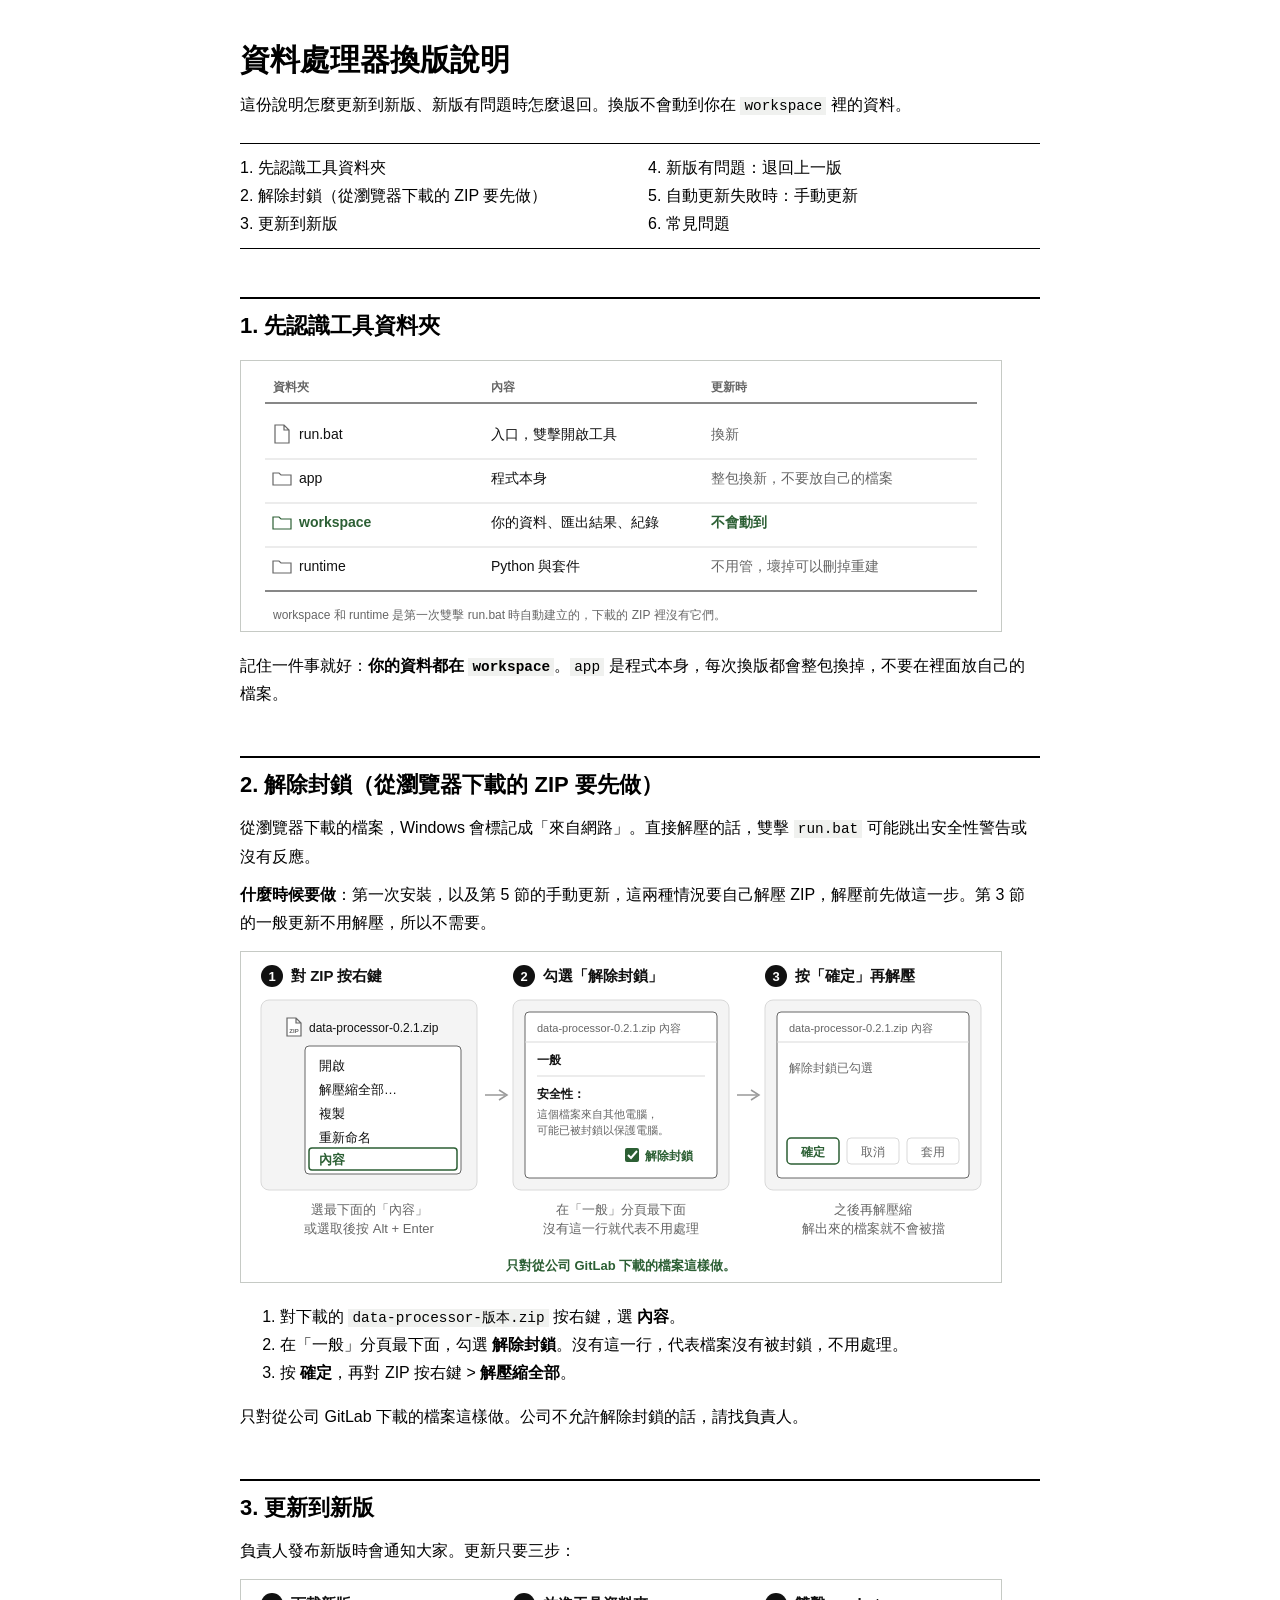
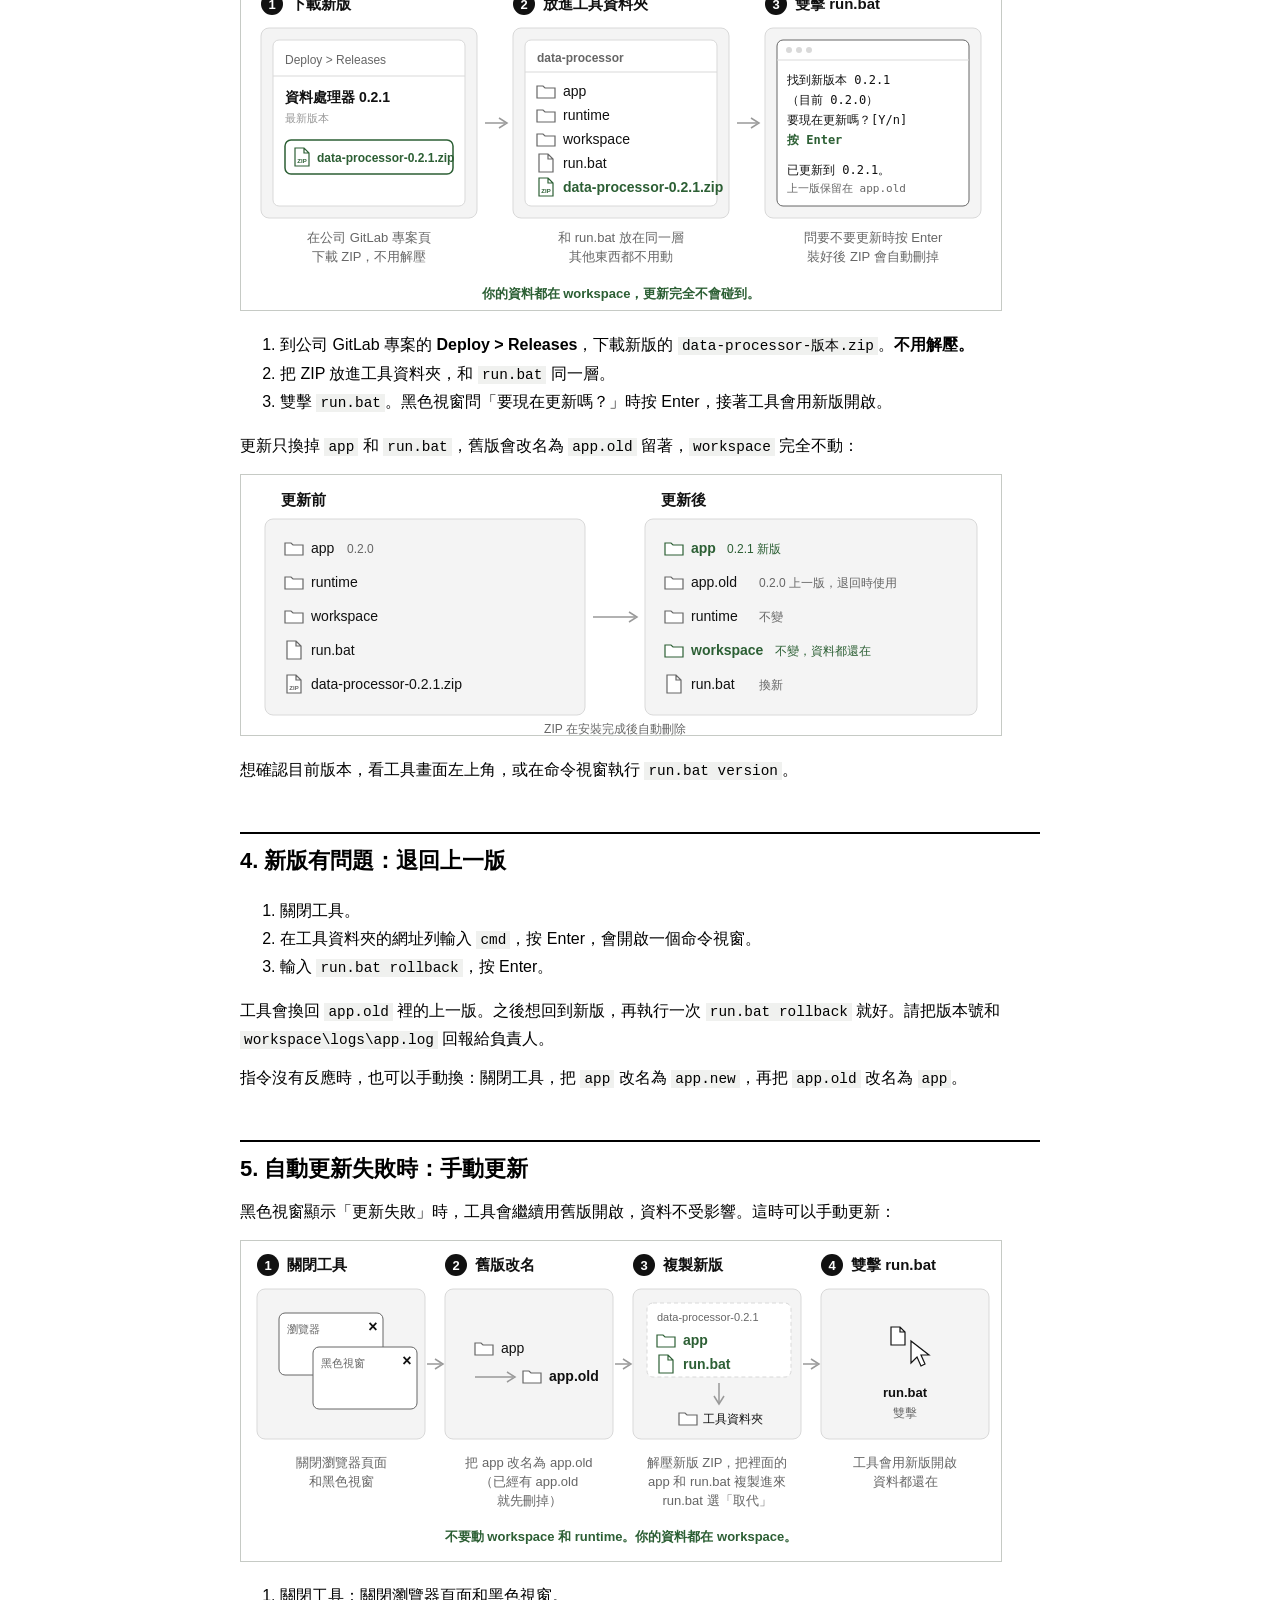
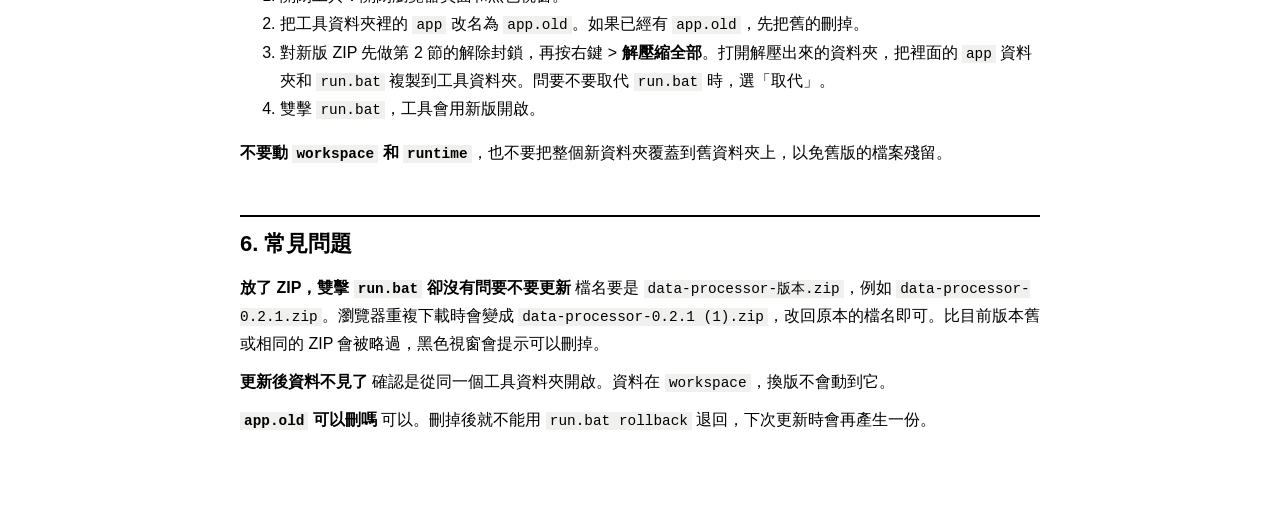
==== app/update-guide.html @ 3745cc9a "建立 資料處理器 專案骨架" ====
<!doctype html><html lang="zh-Hant"><head><meta charset="utf-8"><meta name="viewport" content="width=device-width, initial-scale=1"><title>資料處理器換版說明</title><style>
:root { --ink:#000; --soft:#565b57; --rule:#c6cac5; --green:#2C5F34; }
body { margin:0; background:#fff; color:var(--ink);
  font:16px/1.75 "Noto Sans TC","PingFang TC","Microsoft JhengHei",Helvetica,sans-serif; }
main { max-width:800px; margin:0 auto; padding:40px 20px 80px; }
.toc { border-top:1.5px solid var(--ink); border-bottom:1px solid var(--ink); padding:10px 0; margin:24px 0; }
.toc ul { list-style:none; margin:0; padding:0; columns:2; }
.toc ul ul { display:none; }
.toc a { color:var(--ink); text-decoration:none; }
.toc a:hover { color:var(--green); text-decoration:underline; }
h1 { font-size:30px; line-height:1.3; margin:0 0 12px; }
h2 { font-size:22px; margin:48px 0 10px; padding-top:8px; border-top:2px solid var(--ink); }
h3 { font-size:17px; margin:30px 0 6px; }
p { margin:10px 0; }
strong { font-weight:700; }
a { color:var(--green); }
img { display:block; max-width:100%; height:auto; margin:14px 0 20px; border:1px solid var(--rule); }
table { width:100%; border-collapse:collapse; margin:14px 0 22px; font-size:15px; }
th { text-align:left; padding:6px 10px 6px 0; border-top:1.5px solid var(--ink); border-bottom:1px solid var(--ink); }
td { text-align:left; padding:6px 10px 6px 0; border-bottom:1px solid #e6e8e5; vertical-align:top; }
tbody tr:last-child td { border-bottom:1.5px solid var(--ink); }
blockquote { margin:16px 0; padding:2px 0 2px 14px; border-left:3px solid var(--green); }
code { background:#f0f1ef; padding:1px 4px; font-size:.9em; font-family:Consolas,Menlo,monospace; }
pre { background:#f0f1ef; padding:12px 14px; overflow-x:auto; }
pre code { background:none; padding:0; }
@media print { h2 { break-after:avoid; } img { break-inside:avoid; } }
</style></head><body><main><h1 id="_1">資料處理器換版說明</h1>
<p>這份說明怎麼更新到新版、新版有問題時怎麼退回。換版不會動到你在 <code>workspace</code> 裡的資料。</p>
<div class="toc">
<ul>
<li><a href="#1">1. 先認識工具資料夾</a></li>
<li><a href="#2-zip">2. 解除封鎖（從瀏覽器下載的 ZIP 要先做）</a></li>
<li><a href="#3">3. 更新到新版</a></li>
<li><a href="#4">4. 新版有問題：退回上一版</a></li>
<li><a href="#5">5. 自動更新失敗時：手動更新</a></li>
<li><a href="#6">6. 常見問題</a></li>
</ul>
</div>
<h2 id="1">1. 先認識工具資料夾</h2>
<p><img alt="工具資料夾的四個部分" src="[data-uri]" /></p>
<p>記住一件事就好：<strong>你的資料都在 <code>workspace</code></strong>。<code>app</code> 是程式本身，每次換版都會整包換掉，不要在裡面放自己的檔案。</p>
<h2 id="2-zip">2. 解除封鎖（從瀏覽器下載的 ZIP 要先做）</h2>
<p>從瀏覽器下載的檔案，Windows 會標記成「來自網路」。直接解壓的話，雙擊 <code>run.bat</code> 可能跳出安全性警告或沒有反應。</p>
<p><strong>什麼時候要做</strong>：第一次安裝，以及第 5 節的手動更新，這兩種情況要自己解壓 ZIP，解壓前先做這一步。第 3 節的一般更新不用解壓，所以不需要。</p>
<p><img alt="解除封鎖三步驟" src="[data-uri]" /></p>
<ol>
<li>對下載的 <code>data-processor-版本.zip</code> 按右鍵，選 <strong>內容</strong>。</li>
<li>在「一般」分頁最下面，勾選 <strong>解除封鎖</strong>。沒有這一行，代表檔案沒有被封鎖，不用處理。</li>
<li>按 <strong>確定</strong>，再對 ZIP 按右鍵 &gt; <strong>解壓縮全部</strong>。</li>
</ol>
<p>只對從公司 GitLab 下載的檔案這樣做。公司不允許解除封鎖的話，請找負責人。</p>
<h2 id="3">3. 更新到新版</h2>
<p>負責人發布新版時會通知大家。更新只要三步：</p>
<p><img alt="更新三步驟" src="[data-uri]" /></p>
<ol>
<li>到公司 GitLab 專案的 <strong>Deploy &gt; Releases</strong>，下載新版的 <code>data-processor-版本.zip</code>。<strong>不用解壓。</strong></li>
<li>把 ZIP 放進工具資料夾，和 <code>run.bat</code> 同一層。</li>
<li>雙擊 <code>run.bat</code>。黑色視窗問「要現在更新嗎？」時按 Enter，接著工具會用新版開啟。</li>
</ol>
<p>更新只換掉 <code>app</code> 和 <code>run.bat</code>，舊版會改名為 <code>app.old</code> 留著，<code>workspace</code> 完全不動：</p>
<p><img alt="更新前後的資料夾" src="[data-uri]" /></p>
<p>想確認目前版本，看工具畫面左上角，或在命令視窗執行 <code>run.bat version</code>。</p>
<h2 id="4">4. 新版有問題：退回上一版</h2>
<ol>
<li>關閉工具。</li>
<li>在工具資料夾的網址列輸入 <code>cmd</code>，按 Enter，會開啟一個命令視窗。</li>
<li>輸入 <code>run.bat rollback</code>，按 Enter。</li>
</ol>
<p>工具會換回 <code>app.old</code> 裡的上一版。之後想回到新版，再執行一次 <code>run.bat rollback</code> 就好。請把版本號和 <code>workspace\logs\app.log</code> 回報給負責人。</p>
<p>指令沒有反應時，也可以手動換：關閉工具，把 <code>app</code> 改名為 <code>app.new</code>，再把 <code>app.old</code> 改名為 <code>app</code>。</p>
<h2 id="5">5. 自動更新失敗時：手動更新</h2>
<p>黑色視窗顯示「更新失敗」時，工具會繼續用舊版開啟，資料不受影響。這時可以手動更新：</p>
<p><img alt="手動更新四步驟" src="[data-uri]" /></p>
<ol>
<li>關閉工具：關閉瀏覽器頁面和黑色視窗。</li>
<li>把工具資料夾裡的 <code>app</code> 改名為 <code>app.old</code>。如果已經有 <code>app.old</code>，先把舊的刪掉。</li>
<li>對新版 ZIP 先做第 2 節的解除封鎖，再按右鍵 &gt; <strong>解壓縮全部</strong>。打開解壓出來的資料夾，把裡面的 <code>app</code> 資料夾和 <code>run.bat</code> 複製到工具資料夾。問要不要取代 <code>run.bat</code> 時，選「取代」。</li>
<li>雙擊 <code>run.bat</code>，工具會用新版開啟。</li>
</ol>
<p><strong>不要動 <code>workspace</code> 和 <code>runtime</code></strong>，也不要把整個新資料夾覆蓋到舊資料夾上，以免舊版的檔案殘留。</p>
<h2 id="6">6. 常見問題</h2>
<p><strong>放了 ZIP，雙擊 <code>run.bat</code> 卻沒有問要不要更新</strong>
檔名要是 <code>data-processor-版本.zip</code>，例如 <code>data-processor-0.2.1.zip</code>。瀏覽器重複下載時會變成 <code>data-processor-0.2.1 (1).zip</code>，改回原本的檔名即可。比目前版本舊或相同的 ZIP 會被略過，黑色視窗會提示可以刪掉。</p>
<p><strong>更新後資料不見了</strong>
確認是從同一個工具資料夾開啟。資料在 <code>workspace</code>，換版不會動到它。</p>
<p><strong><code>app.old</code> 可以刪嗎</strong>
可以。刪掉後就不能用 <code>run.bat rollback</code> 退回，下次更新時會再產生一份。</p></main></body></html>
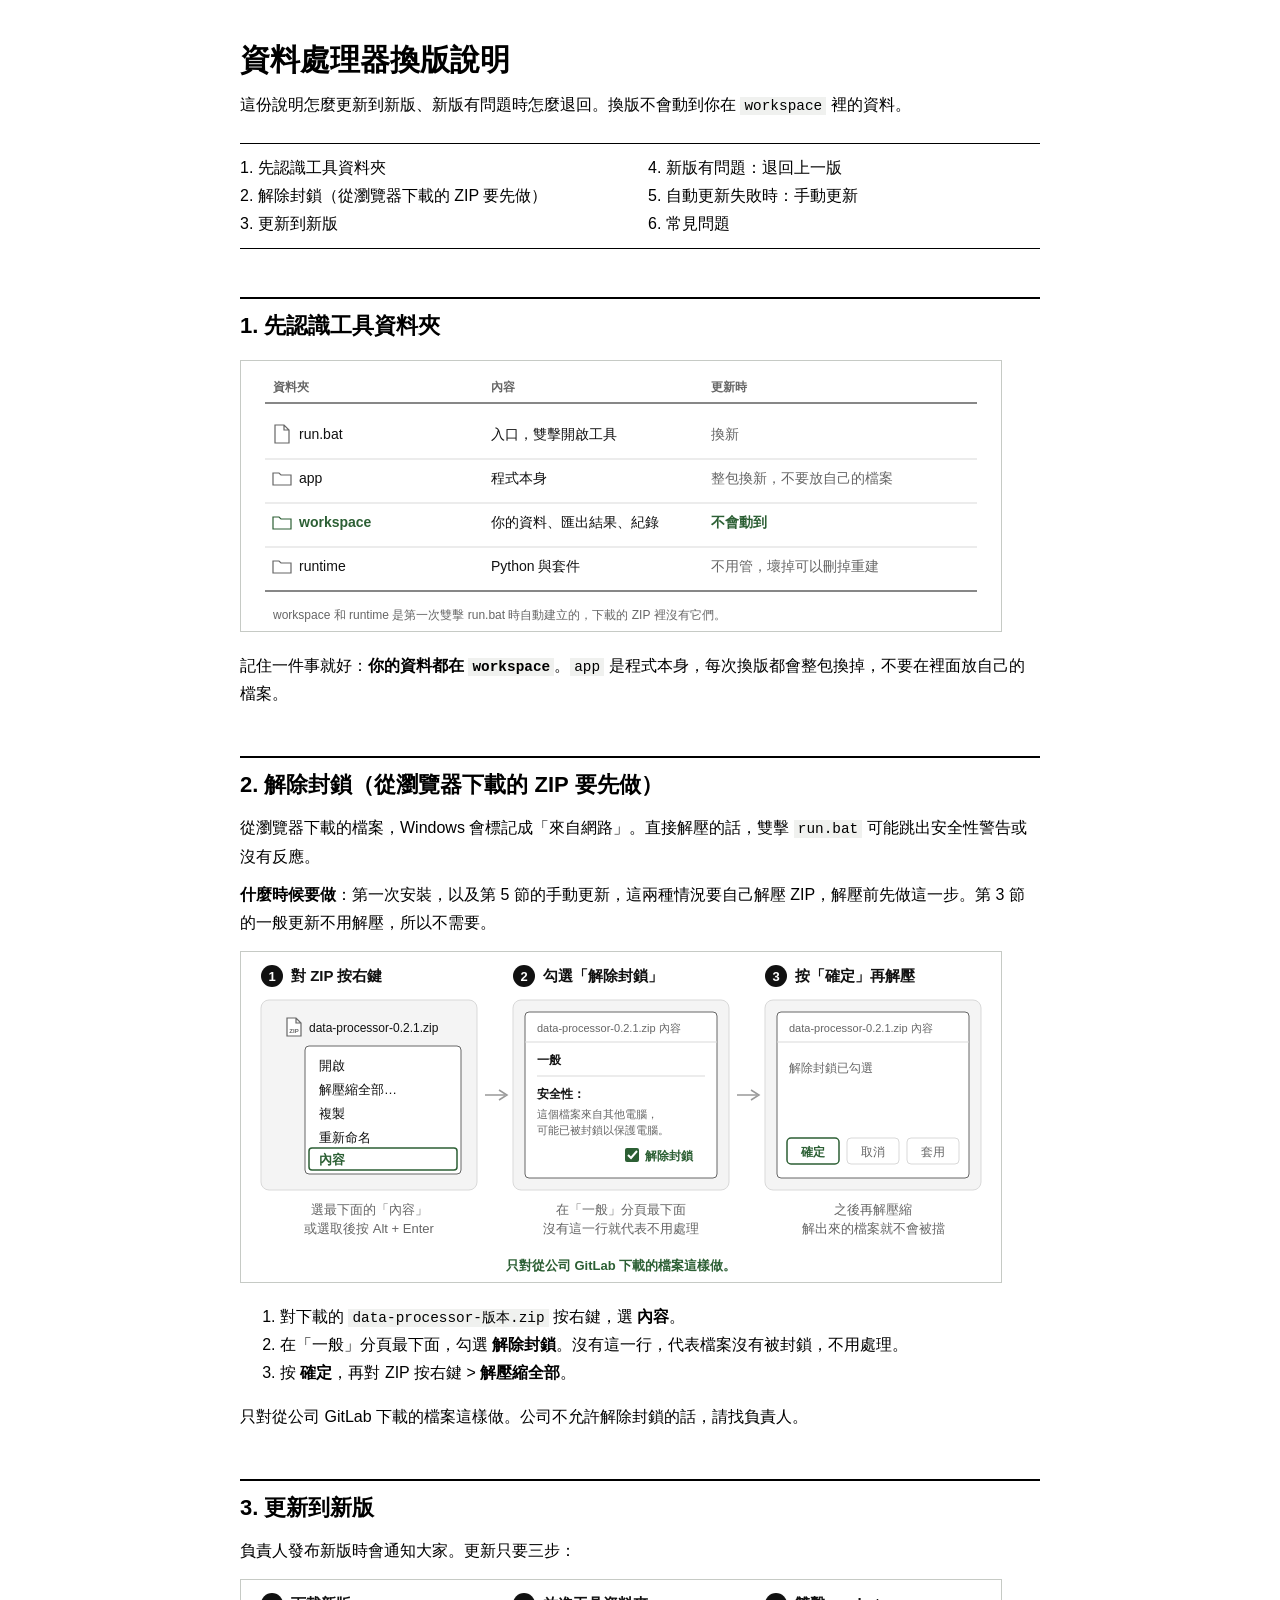
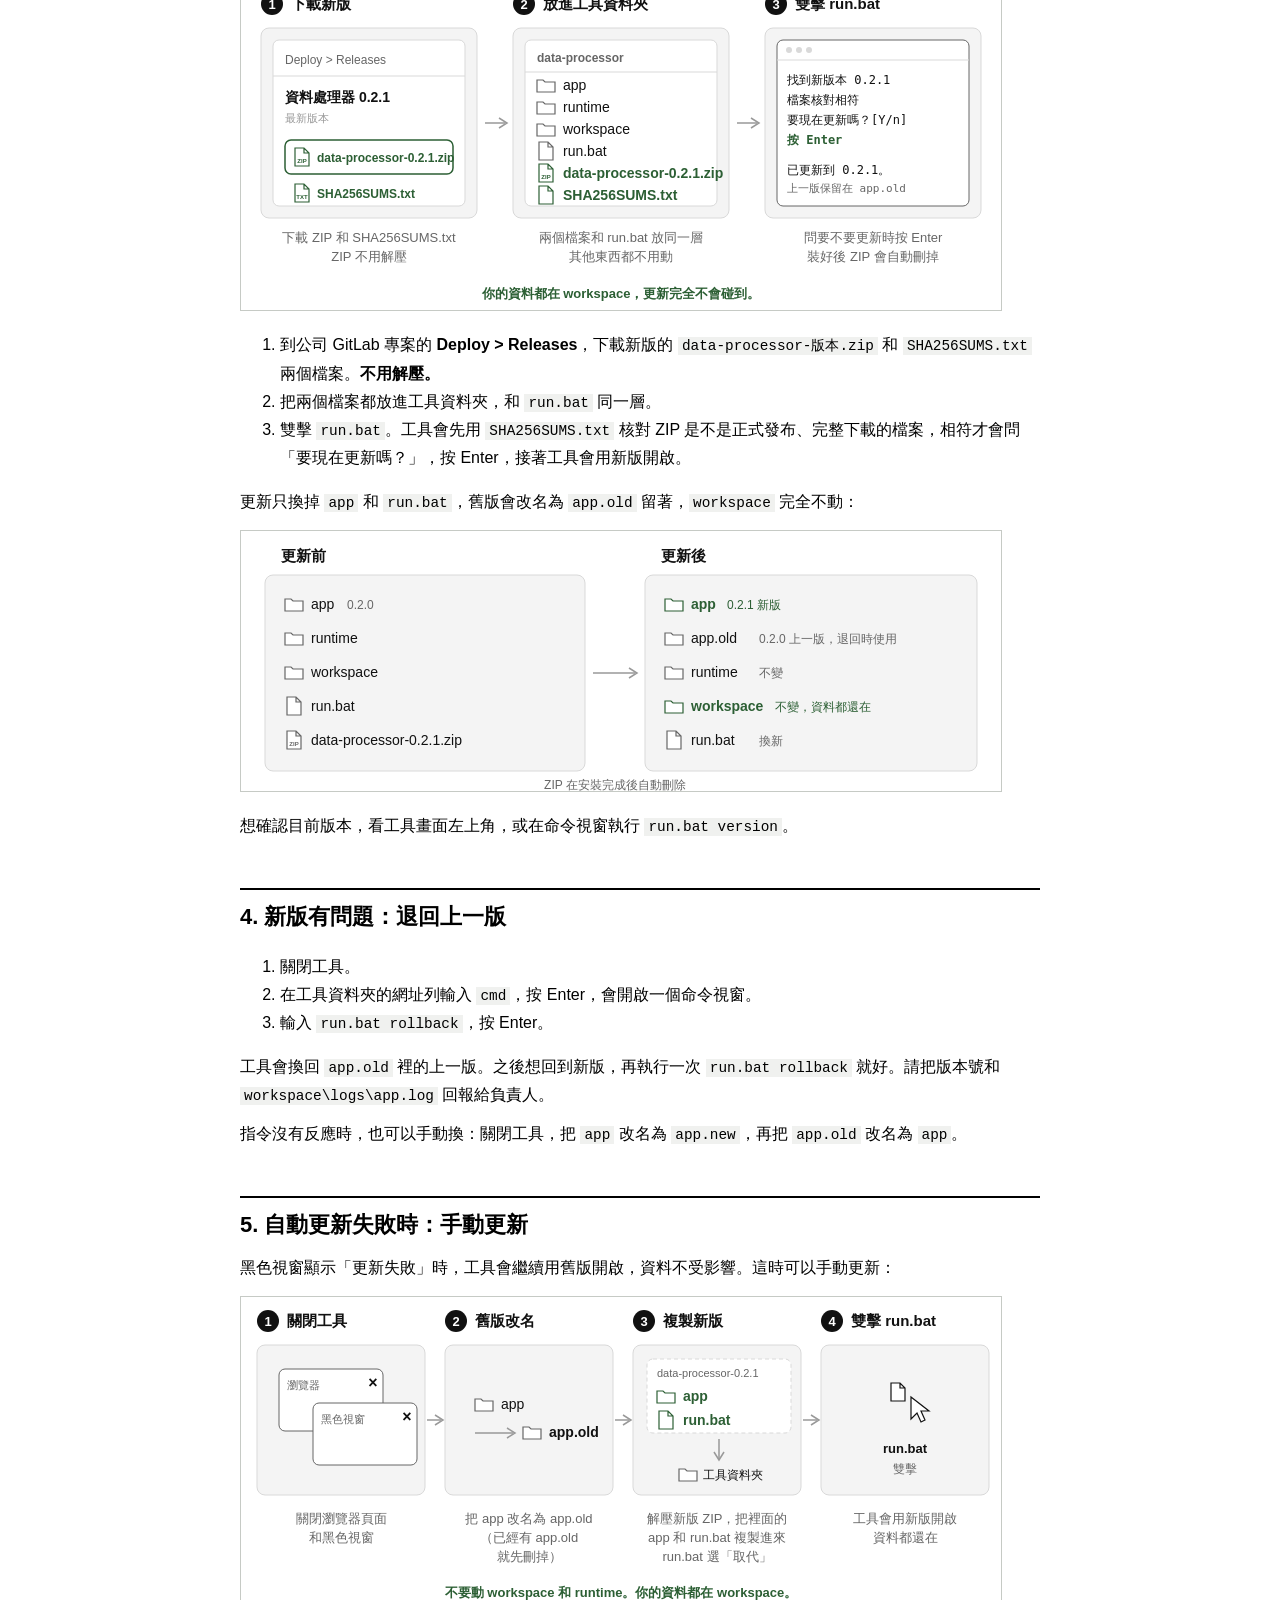
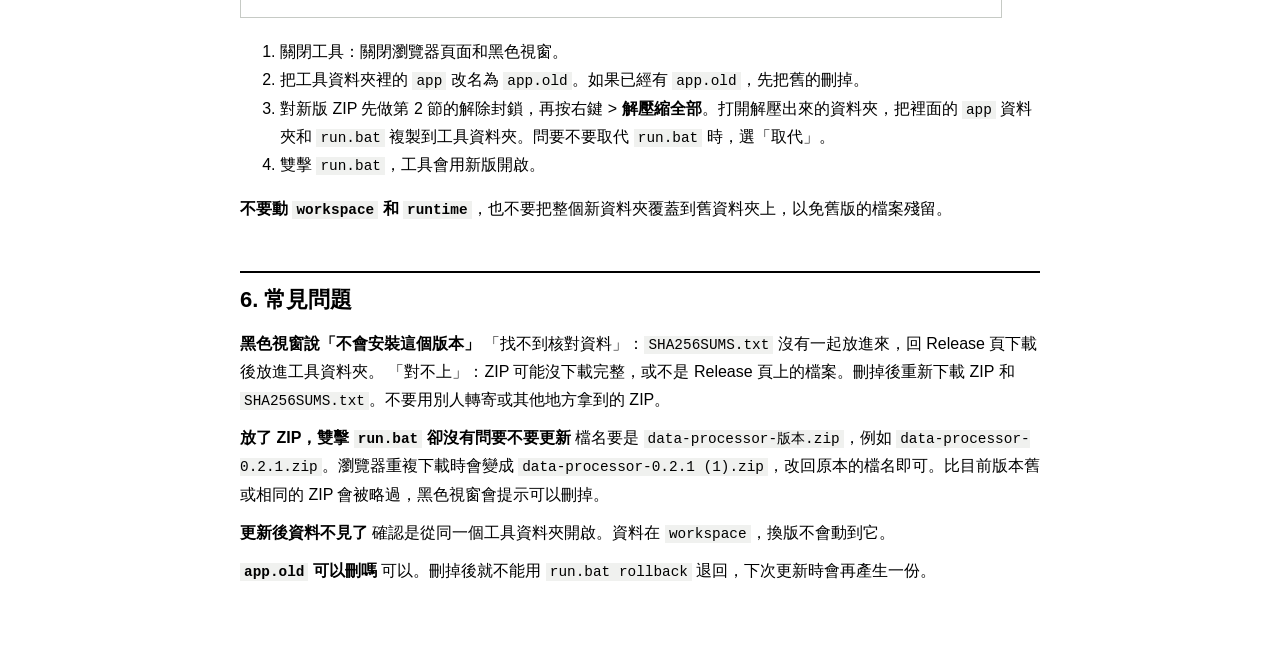
==== commit 74c67a5a: "資安審查修正；GitLab CI 改用 pdf-mapper 的寫法 資安： - 安裝新版前用 Release 的 SHA256SUMS.txt 核對 ZIP，沒有核對檔或對不上就不安裝 - 打包時離" ====
--- a/app/update-guide.html
+++ b/app/update-guide.html
@@ -51,11 +51,11 @@
 <p>只對從公司 GitLab 下載的檔案這樣做。公司不允許解除封鎖的話，請找負責人。</p>
 <h2 id="3">3. 更新到新版</h2>
 <p>負責人發布新版時會通知大家。更新只要三步：</p>
-<p><img alt="更新三步驟" src="[data-uri]" /></p>
+<p><img alt="更新三步驟" src="[data-uri]" /></p>
 <ol>
-<li>到公司 GitLab 專案的 <strong>Deploy &gt; Releases</strong>，下載新版的 <code>data-processor-版本.zip</code>。<strong>不用解壓。</strong></li>
-<li>把 ZIP 放進工具資料夾，和 <code>run.bat</code> 同一層。</li>
-<li>雙擊 <code>run.bat</code>。黑色視窗問「要現在更新嗎？」時按 Enter，接著工具會用新版開啟。</li>
+<li>到公司 GitLab 專案的 <strong>Deploy &gt; Releases</strong>，下載新版的 <code>data-processor-版本.zip</code> 和 <code>SHA256SUMS.txt</code> 兩個檔案。<strong>不用解壓。</strong></li>
+<li>把兩個檔案都放進工具資料夾，和 <code>run.bat</code> 同一層。</li>
+<li>雙擊 <code>run.bat</code>。工具會先用 <code>SHA256SUMS.txt</code> 核對 ZIP 是不是正式發布、完整下載的檔案，相符才會問「要現在更新嗎？」，按 Enter，接著工具會用新版開啟。</li>
 </ol>
 <p>更新只換掉 <code>app</code> 和 <code>run.bat</code>，舊版會改名為 <code>app.old</code> 留著，<code>workspace</code> 完全不動：</p>
 <p><img alt="更新前後的資料夾" src="[data-uri]" /></p>
@@ -79,6 +79,9 @@
 </ol>
 <p><strong>不要動 <code>workspace</code> 和 <code>runtime</code></strong>，也不要把整個新資料夾覆蓋到舊資料夾上，以免舊版的檔案殘留。</p>
 <h2 id="6">6. 常見問題</h2>
+<p><strong>黑色視窗說「不會安裝這個版本」</strong>
+「找不到核對資料」：<code>SHA256SUMS.txt</code> 沒有一起放進來，回 Release 頁下載後放進工具資料夾。
+「對不上」：ZIP 可能沒下載完整，或不是 Release 頁上的檔案。刪掉後重新下載 ZIP 和 <code>SHA256SUMS.txt</code>。不要用別人轉寄或其他地方拿到的 ZIP。</p>
 <p><strong>放了 ZIP，雙擊 <code>run.bat</code> 卻沒有問要不要更新</strong>
 檔名要是 <code>data-processor-版本.zip</code>，例如 <code>data-processor-0.2.1.zip</code>。瀏覽器重複下載時會變成 <code>data-processor-0.2.1 (1).zip</code>，改回原本的檔名即可。比目前版本舊或相同的 ZIP 會被略過，黑色視窗會提示可以刪掉。</p>
 <p><strong>更新後資料不見了</strong>
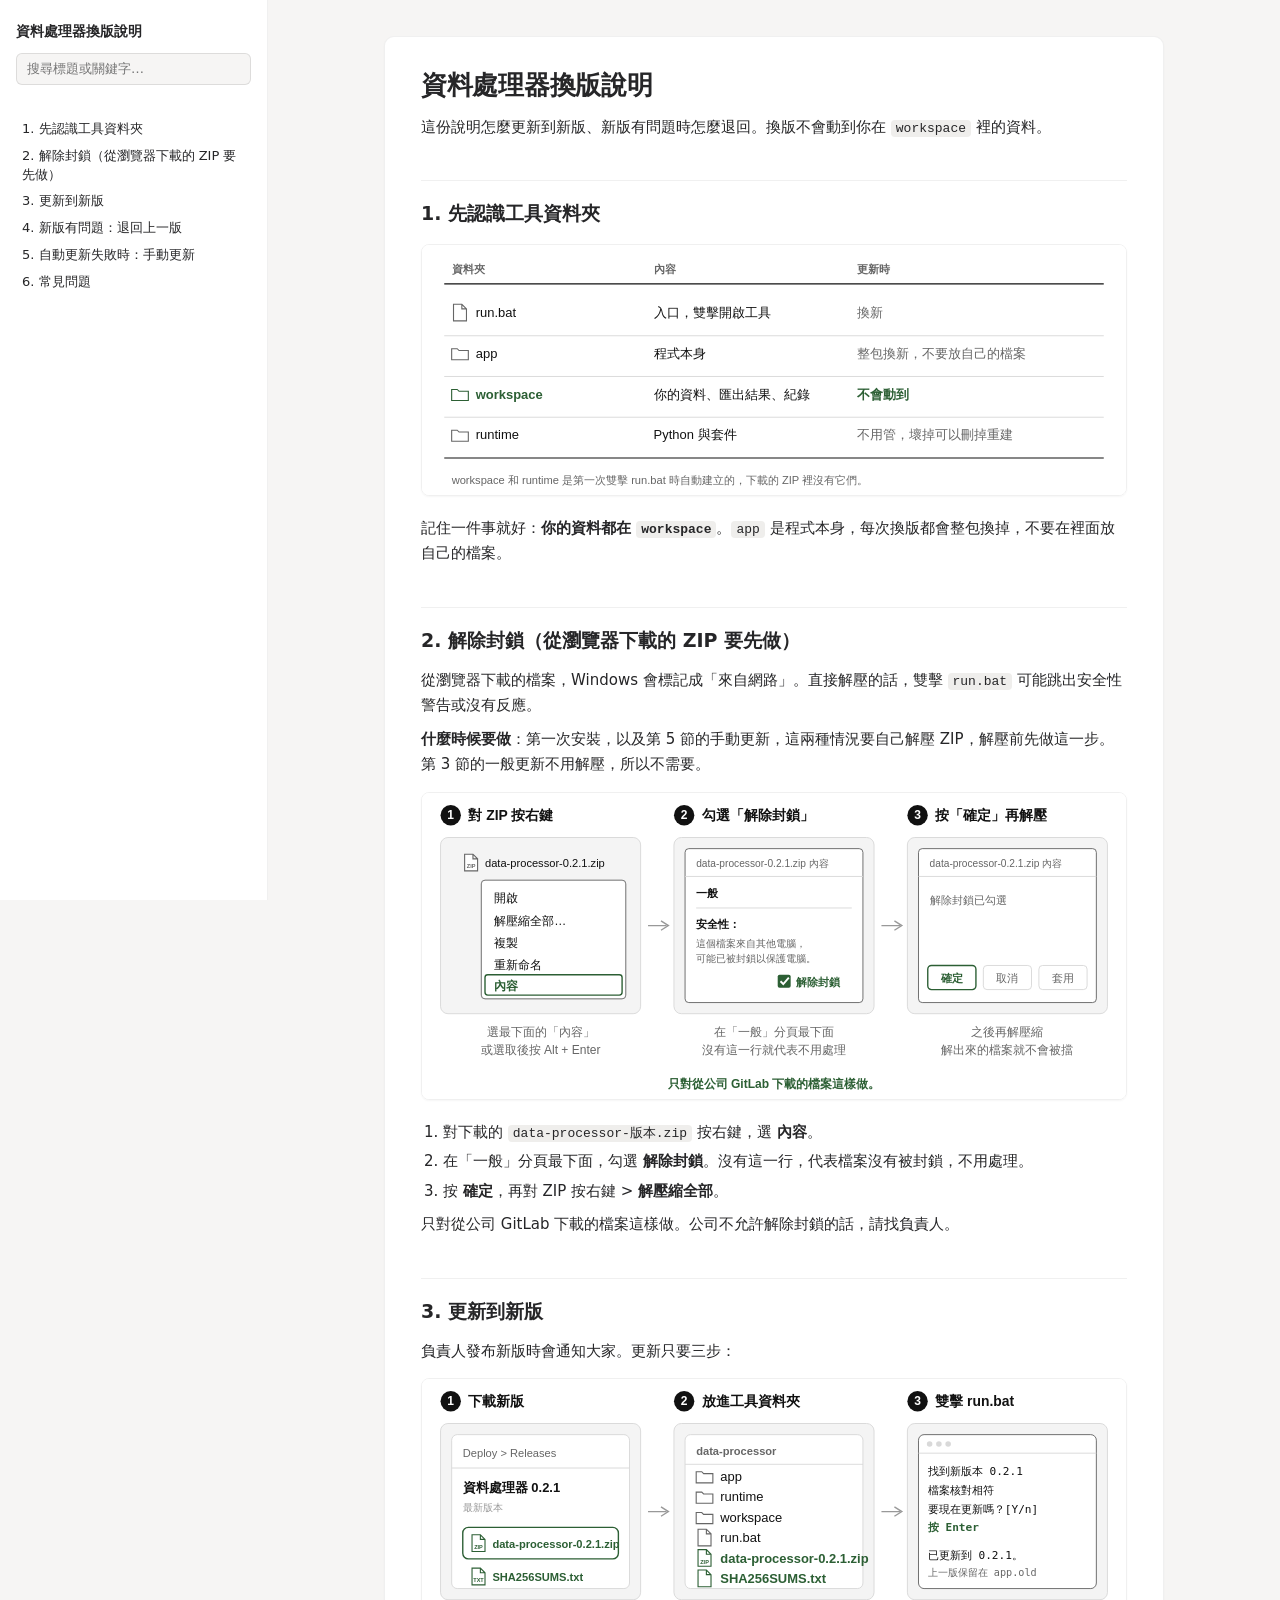
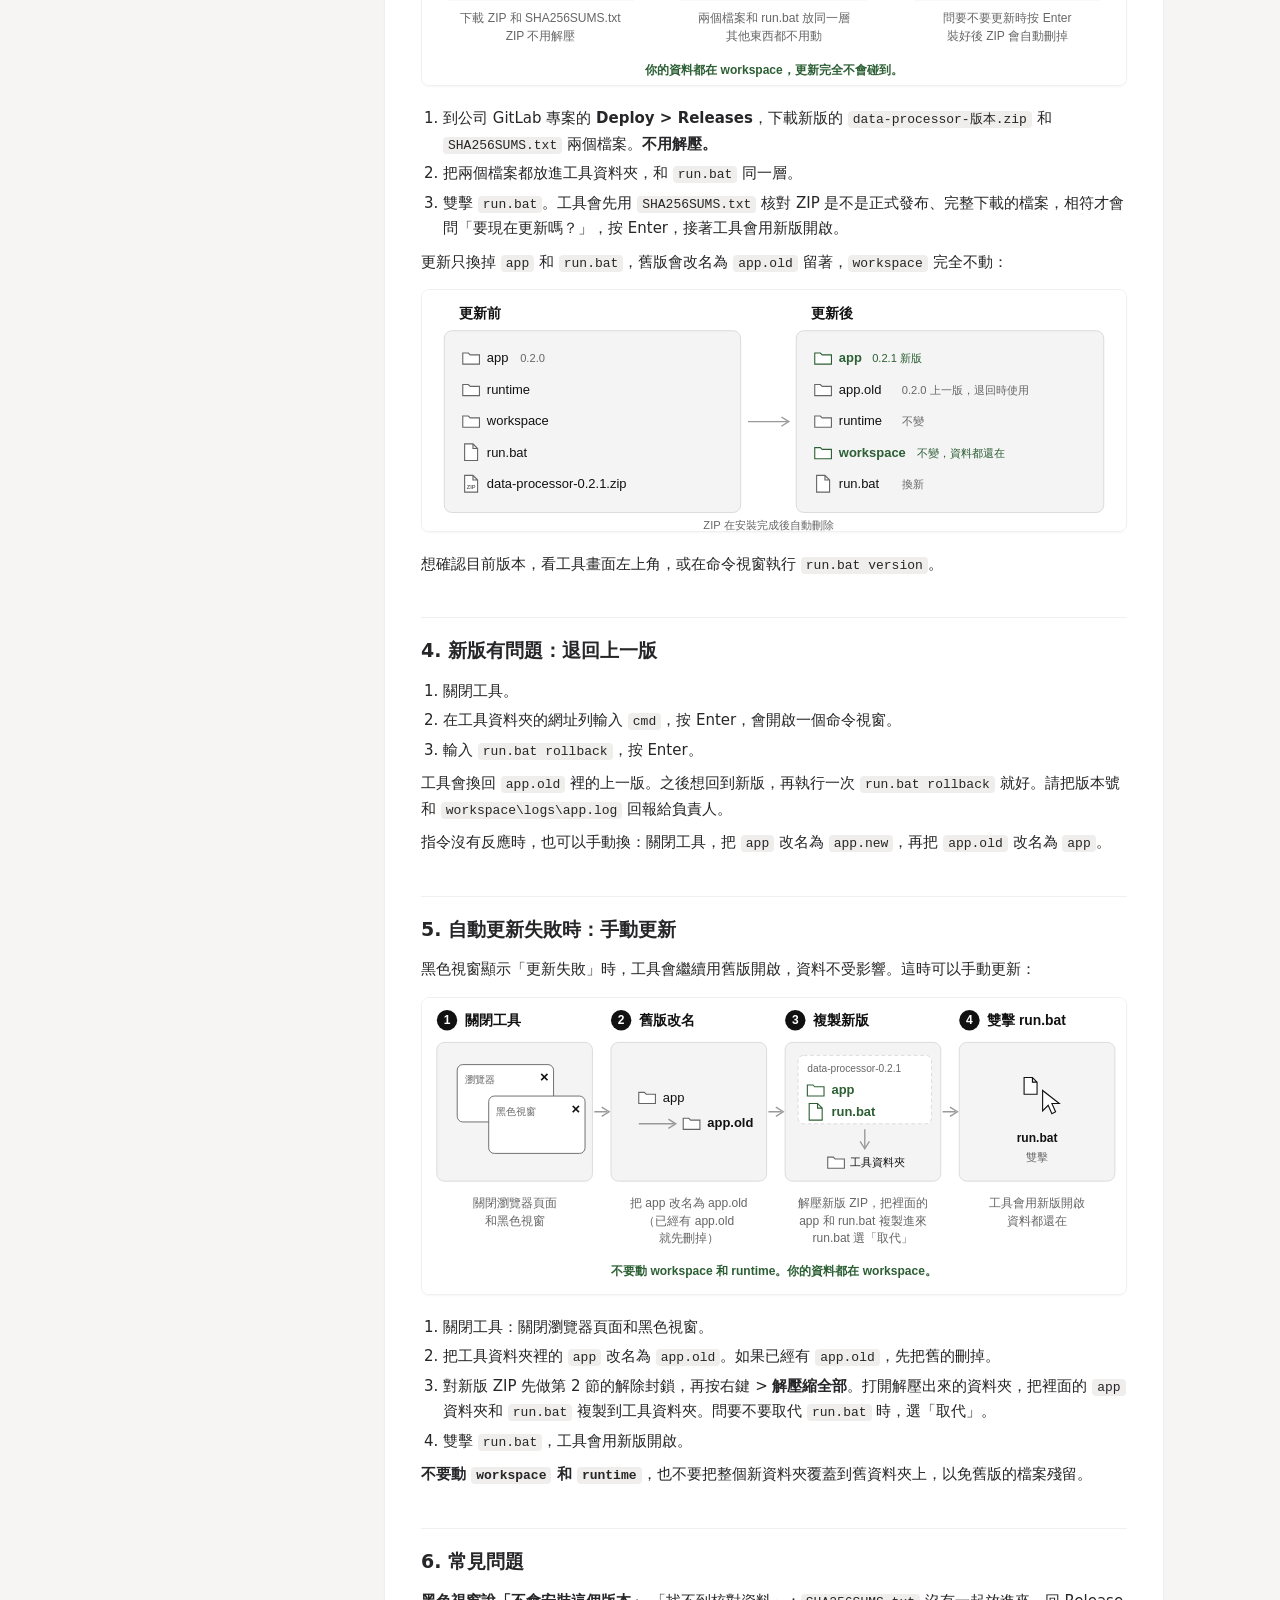
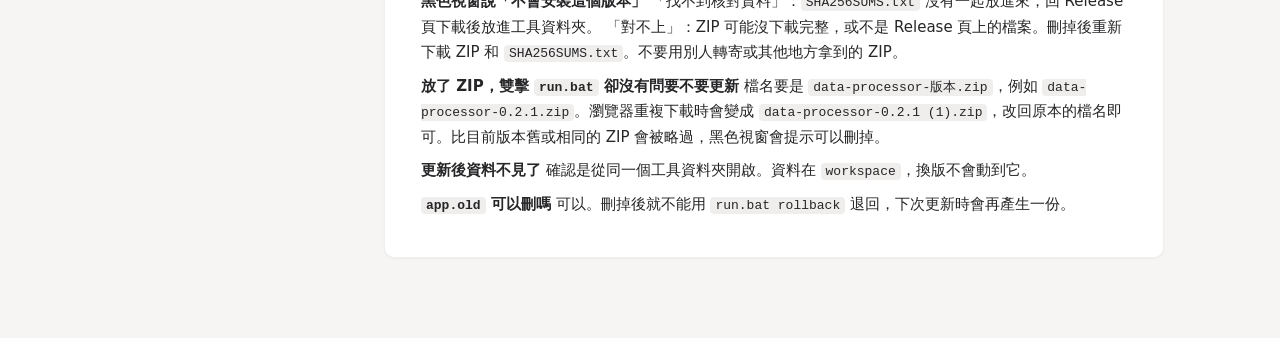
==== commit b9d87938: "批 7：使用手冊改版、Stageshow 版面與離線搜尋、截圖腳本與錨點測試" ====
--- a/app/update-guide.html
+++ b/app/update-guide.html
@@ -1,32 +1,83 @@
 <!doctype html><html lang="zh-Hant"><head><meta charset="utf-8"><meta name="viewport" content="width=device-width, initial-scale=1"><title>資料處理器換版說明</title><style>
-:root { --ink:#000; --soft:#565b57; --rule:#c6cac5; --green:#2C5F34; }
-body { margin:0; background:#fff; color:var(--ink);
-  font:16px/1.75 "Noto Sans TC","PingFang TC","Microsoft JhengHei",Helvetica,sans-serif; }
-main { max-width:800px; margin:0 auto; padding:40px 20px 80px; }
-.toc { border-top:1.5px solid var(--ink); border-bottom:1px solid var(--ink); padding:10px 0; margin:24px 0; }
-.toc ul { list-style:none; margin:0; padding:0; columns:2; }
-.toc ul ul { display:none; }
-.toc a { color:var(--ink); text-decoration:none; }
-.toc a:hover { color:var(--green); text-decoration:underline; }
-h1 { font-size:30px; line-height:1.3; margin:0 0 12px; }
-h2 { font-size:22px; margin:48px 0 10px; padding-top:8px; border-top:2px solid var(--ink); }
-h3 { font-size:17px; margin:30px 0 6px; }
-p { margin:10px 0; }
-strong { font-weight:700; }
-a { color:var(--green); }
-img { display:block; max-width:100%; height:auto; margin:14px 0 20px; border:1px solid var(--rule); }
-table { width:100%; border-collapse:collapse; margin:14px 0 22px; font-size:15px; }
-th { text-align:left; padding:6px 10px 6px 0; border-top:1.5px solid var(--ink); border-bottom:1px solid var(--ink); }
-td { text-align:left; padding:6px 10px 6px 0; border-bottom:1px solid #e6e8e5; vertical-align:top; }
-tbody tr:last-child td { border-bottom:1.5px solid var(--ink); }
-blockquote { margin:16px 0; padding:2px 0 2px 14px; border-left:3px solid var(--green); }
-code { background:#f0f1ef; padding:1px 4px; font-size:.9em; font-family:Consolas,Menlo,monospace; }
-pre { background:#f0f1ef; padding:12px 14px; overflow-x:auto; }
-pre code { background:none; padding:0; }
-@media print { h2 { break-after:avoid; } img { break-inside:avoid; } }
-</style></head><body><main><h1 id="_1">資料處理器換版說明</h1>
-<p>這份說明怎麼更新到新版、新版有問題時怎麼退回。換版不會動到你在 <code>workspace</code> 裡的資料。</p>
-<div class="toc">
+:root {
+  --canvas: #f6f5f4; --surface: #ffffff; --well: #efeeec;
+  --ink-1: rgba(0,0,0,.04); --ink-2: rgba(0,0,0,.06); --ink-3: rgba(0,0,0,.08); --ink-4: rgba(0,0,0,.1);
+  --line: rgba(0,0,0,.06); --text: #7a7a7d; --text-strong: #262628; --text-faint: #9a9a9d;
+  --accent: #3b82f6; --accent-soft: rgba(59,130,246,.12); --accent-text: #306bca;
+  --success: #22c55e; --warning: #f59e0b; --danger: #ef4444;
+  --radius-sm: 6px; --radius-md: 8px; --radius-lg: 10px;
+  --shadow-card: 0 1px 2px rgba(0,0,0,.04);
+  --font: system-ui, -apple-system, "PingFang TC", "Microsoft JhengHei", "Noto Sans TC", sans-serif;
+  --mono: "SF Mono", "SFMono-Regular", ui-monospace, Consolas, monospace;
+}
+* { box-sizing: border-box; }
+body { margin: 0; background: var(--canvas); color: var(--text-strong);
+  font: 400 15px/1.7 var(--font); -webkit-font-smoothing: antialiased; }
+.manual-shell { display: flex; min-height: 100vh; }
+.sidebar {
+  position: sticky; top: 0; align-self: flex-start; width: 268px; flex: none;
+  height: 100vh; overflow-y: auto; padding: 20px 16px;
+  background: var(--surface); border-right: 1px solid var(--line);
+}
+.sidebar-title { font-size: 13.5px; font-weight: 600; color: var(--text-strong); margin: 0 0 10px; }
+.sidebar-search {
+  width: 100%; height: 32px; padding: 0 10px; margin-bottom: 6px;
+  border: 1px solid var(--ink-4); border-radius: var(--radius-sm);
+  background: var(--canvas); color: var(--text-strong); font: 400 13px var(--font);
+}
+.sidebar-search:focus { outline: none; border-color: var(--accent); box-shadow: 0 0 0 3px var(--accent-soft); }
+.search-status { font-size: 12.5px; color: var(--text); min-height: 18px; margin-bottom: 8px; }
+.sidebar-toc ul { list-style: none; margin: 0; padding: 0; }
+.sidebar-toc ul ul { padding-left: 12px; margin-top: 2px; }
+.sidebar-toc li { margin: 2px 0; }
+.sidebar-toc a {
+  display: block; padding: 3px 6px; border-radius: var(--radius-sm);
+  color: var(--text-strong); text-decoration: none; font-size: 13px; line-height: 1.45;
+}
+.sidebar-toc ul ul a { color: var(--text); font-size: 12.5px; }
+.sidebar-toc a:hover { background: var(--ink-1); color: var(--accent-text); }
+
+main { flex: 1; min-width: 0; max-width: 860px; margin: 0 auto; padding: 36px 40px 80px; }
+.doc-card { background: var(--surface); border: 1px solid var(--line); border-radius: var(--radius-lg);
+  box-shadow: var(--shadow-card); padding: 32px 36px; }
+h1 { font-size: 26px; line-height: 1.3; margin: 0 0 12px; letter-spacing: -0.01em; }
+h2 { font-size: 19px; margin: 40px 0 12px; padding-top: 16px; border-top: 1px solid var(--line); }
+h3 { font-size: 16px; margin: 28px 0 8px; color: var(--text-strong); }
+h4 { font-size: 15px; margin: 22px 0 6px; color: var(--accent-text); scroll-margin-top: 20px; }
+p { margin: 8px 0; }
+ul, ol { margin: 8px 0; padding-left: 22px; }
+li { margin: 4px 0; }
+strong { font-weight: 600; }
+a { color: var(--accent-text); text-decoration: none; }
+a:hover { text-decoration: underline; }
+img { display: block; max-width: 100%; height: auto; margin: 14px 0 20px;
+  border: 1px solid var(--line); border-radius: var(--radius-md); box-shadow: var(--shadow-card); }
+table { width: 100%; border-collapse: collapse; margin: 14px 0 22px; font-size: 13.5px; }
+th { text-align: left; padding: 8px 10px 8px 0; font-weight: 600;
+  border-top: 1.5px solid var(--text-strong); border-bottom: 1px solid var(--text-strong); }
+td { text-align: left; padding: 7px 10px 7px 0; border-bottom: 1px solid var(--line); vertical-align: top; }
+tbody tr:last-child td { border-bottom: 1.5px solid var(--text-strong); }
+blockquote { margin: 14px 0; padding: 8px 14px; background: var(--accent-soft);
+  border-left: 3px solid var(--accent); border-radius: 0 var(--radius-sm) var(--radius-sm) 0; }
+code { background: var(--well); padding: 1px 5px; border-radius: 4px; font-size: 13px; font-family: var(--mono); }
+pre { background: var(--well); padding: 12px 14px; border-radius: var(--radius-md); overflow-x: auto; font-size: 13px; }
+pre code { background: none; padding: 0; }
+
+@media (max-width: 900px) {
+  .manual-shell { display: block; }
+  .sidebar { position: static; width: auto; height: auto; border-right: 0; border-bottom: 1px solid var(--line); }
+  main { padding: 20px 16px 60px; }
+  .doc-card { padding: 20px; }
+}
+@media print {
+  .sidebar { display: none !important; }
+  body { background: #fff; }
+  main { max-width: none; padding: 0; }
+  .doc-card { border: 0; box-shadow: none; padding: 0; }
+  h2 { break-after: avoid; }
+  img { break-inside: avoid; }
+}
+</style></head><body><div class="manual-shell"><aside class="sidebar"><div class="sidebar-title">資料處理器換版說明</div><input id="manualSearch" class="sidebar-search" type="search" placeholder="搜尋標題或關鍵字…" aria-label="搜尋手冊"><div id="manualSearchStatus" class="search-status"></div><nav class="sidebar-toc" aria-label="目錄"><div class="toc">
 <ul>
 <li><a href="#1">1. 先認識工具資料夾</a></li>
 <li><a href="#2-zip">2. 解除封鎖（從瀏覽器下載的 ZIP 要先做）</a></li>
@@ -36,10 +87,12 @@
 <li><a href="#6">6. 常見問題</a></li>
 </ul>
 </div>
-<h2 id="1">1. 先認識工具資料夾</h2>
+</nav></aside><main><article class="doc-card"><h1 id="_1">資料處理器換版說明</h1>
+<p>這份說明怎麼更新到新版、新版有問題時怎麼退回。換版不會動到你在 <code>workspace</code> 裡的資料。</p>
+<section data-sec="1"><h2 id="1">1. 先認識工具資料夾</h2>
 <p><img alt="工具資料夾的四個部分" src="[data-uri]" /></p>
 <p>記住一件事就好：<strong>你的資料都在 <code>workspace</code></strong>。<code>app</code> 是程式本身，每次換版都會整包換掉，不要在裡面放自己的檔案。</p>
-<h2 id="2-zip">2. 解除封鎖（從瀏覽器下載的 ZIP 要先做）</h2>
+</section><section data-sec="1"><h2 id="2-zip">2. 解除封鎖（從瀏覽器下載的 ZIP 要先做）</h2>
 <p>從瀏覽器下載的檔案，Windows 會標記成「來自網路」。直接解壓的話，雙擊 <code>run.bat</code> 可能跳出安全性警告或沒有反應。</p>
 <p><strong>什麼時候要做</strong>：第一次安裝，以及第 5 節的手動更新，這兩種情況要自己解壓 ZIP，解壓前先做這一步。第 3 節的一般更新不用解壓，所以不需要。</p>
 <p><img alt="解除封鎖三步驟" src="[data-uri]" /></p>
@@ -49,7 +102,7 @@
 <li>按 <strong>確定</strong>，再對 ZIP 按右鍵 &gt; <strong>解壓縮全部</strong>。</li>
 </ol>
 <p>只對從公司 GitLab 下載的檔案這樣做。公司不允許解除封鎖的話，請找負責人。</p>
-<h2 id="3">3. 更新到新版</h2>
+</section><section data-sec="1"><h2 id="3">3. 更新到新版</h2>
 <p>負責人發布新版時會通知大家。更新只要三步：</p>
 <p><img alt="更新三步驟" src="[data-uri]" /></p>
 <ol>
@@ -60,7 +113,7 @@
 <p>更新只換掉 <code>app</code> 和 <code>run.bat</code>，舊版會改名為 <code>app.old</code> 留著，<code>workspace</code> 完全不動：</p>
 <p><img alt="更新前後的資料夾" src="[data-uri]" /></p>
 <p>想確認目前版本，看工具畫面左上角，或在命令視窗執行 <code>run.bat version</code>。</p>
-<h2 id="4">4. 新版有問題：退回上一版</h2>
+</section><section data-sec="1"><h2 id="4">4. 新版有問題：退回上一版</h2>
 <ol>
 <li>關閉工具。</li>
 <li>在工具資料夾的網址列輸入 <code>cmd</code>，按 Enter，會開啟一個命令視窗。</li>
@@ -68,7 +121,7 @@
 </ol>
 <p>工具會換回 <code>app.old</code> 裡的上一版。之後想回到新版，再執行一次 <code>run.bat rollback</code> 就好。請把版本號和 <code>workspace\logs\app.log</code> 回報給負責人。</p>
 <p>指令沒有反應時，也可以手動換：關閉工具，把 <code>app</code> 改名為 <code>app.new</code>，再把 <code>app.old</code> 改名為 <code>app</code>。</p>
-<h2 id="5">5. 自動更新失敗時：手動更新</h2>
+</section><section data-sec="1"><h2 id="5">5. 自動更新失敗時：手動更新</h2>
 <p>黑色視窗顯示「更新失敗」時，工具會繼續用舊版開啟，資料不受影響。這時可以手動更新：</p>
 <p><img alt="手動更新四步驟" src="[data-uri]" /></p>
 <ol>
@@ -78,7 +131,7 @@
 <li>雙擊 <code>run.bat</code>，工具會用新版開啟。</li>
 </ol>
 <p><strong>不要動 <code>workspace</code> 和 <code>runtime</code></strong>，也不要把整個新資料夾覆蓋到舊資料夾上，以免舊版的檔案殘留。</p>
-<h2 id="6">6. 常見問題</h2>
+</section><section data-sec="1"><h2 id="6">6. 常見問題</h2>
 <p><strong>黑色視窗說「不會安裝這個版本」</strong>
 「找不到核對資料」：<code>SHA256SUMS.txt</code> 沒有一起放進來，回 Release 頁下載後放進工具資料夾。
 「對不上」：ZIP 可能沒下載完整，或不是 Release 頁上的檔案。刪掉後重新下載 ZIP 和 <code>SHA256SUMS.txt</code>。不要用別人轉寄或其他地方拿到的 ZIP。</p>
@@ -87,4 +140,4 @@
 <p><strong>更新後資料不見了</strong>
 確認是從同一個工具資料夾開啟。資料在 <code>workspace</code>，換版不會動到它。</p>
 <p><strong><code>app.old</code> 可以刪嗎</strong>
-可以。刪掉後就不能用 <code>run.bat rollback</code> 退回，下次更新時會再產生一份。</p></main></body></html>+可以。刪掉後就不能用 <code>run.bat rollback</code> 退回，下次更新時會再產生一份。</p></section></article></main></div><script src="/web/manual-search.js" defer></script></body></html>
